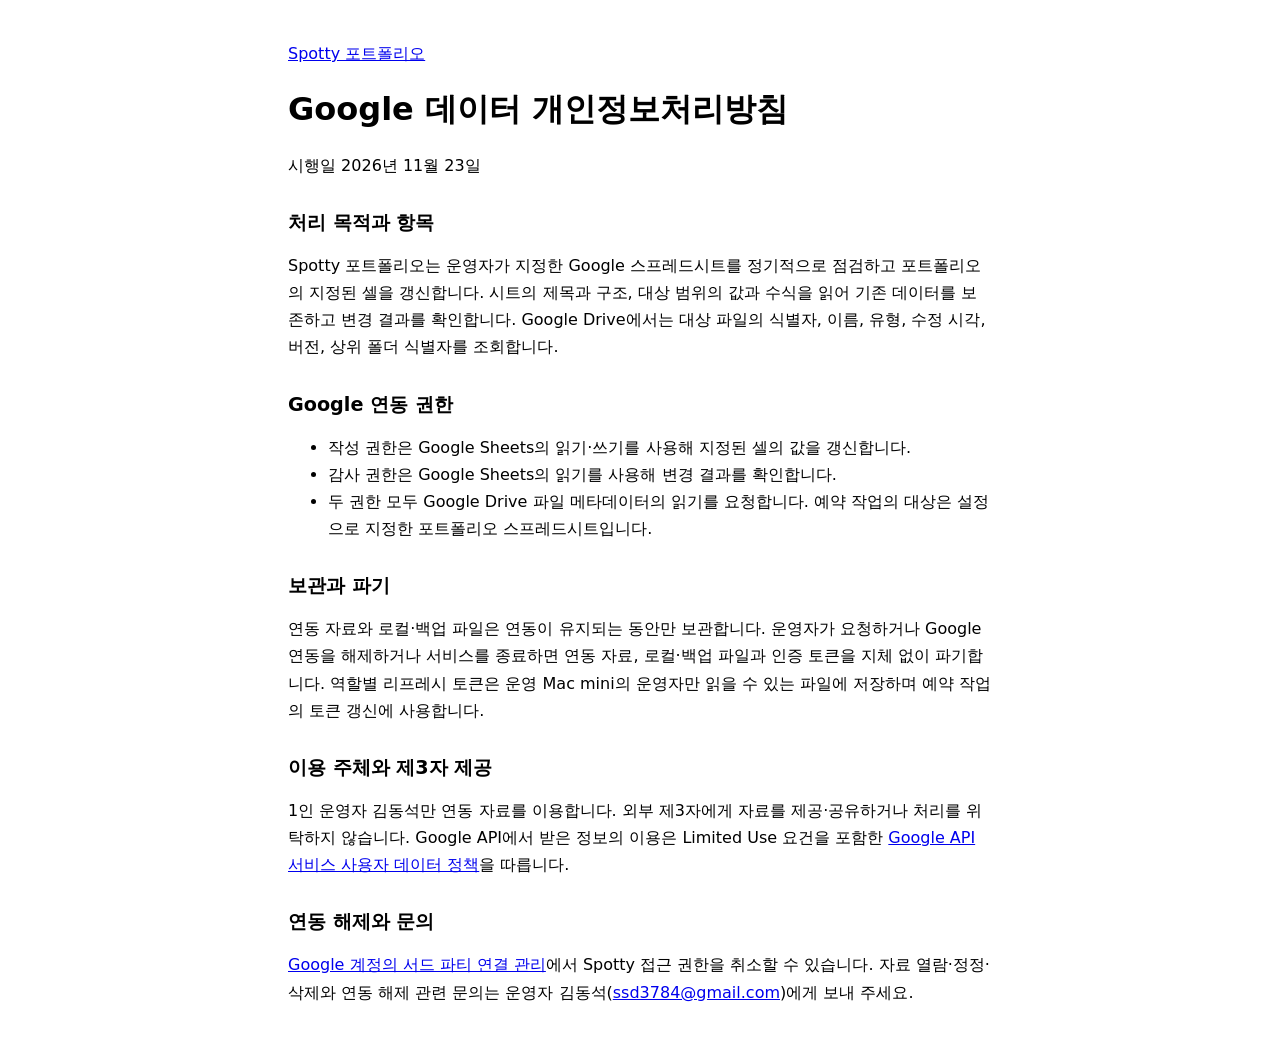
==== privacy.html @ bb03ffc7 "Publish Spotty portfolio privacy policy" ====
<!doctype html>
<html lang="ko">
<head>
<meta charset="utf-8">
<meta name="viewport" content="width=device-width, initial-scale=1">
<title>개인정보처리방침 · Spotty 포트폴리오</title>
<meta name="description" content="Spotty 포트폴리오의 Google 데이터 접근, 이용, 보관, 파기와 연결 해제 방법을 안내합니다.">
<link rel="stylesheet" href="style.css">
</head>
<body>
<main>
<nav><a href="./">Spotty 포트폴리오</a></nav>
<h1>Google 데이터 개인정보처리방침</h1>
<p>시행일 <time datetime="2026-11-23">2026년 11월 23일</time></p>
<h2>처리 목적과 항목</h2>
<p>Spotty 포트폴리오는 운영자가 지정한 Google 스프레드시트를 정기적으로 점검하고 포트폴리오의 지정된 셀을 갱신합니다. 시트의 제목과 구조, 대상 범위의 값과 수식을 읽어 기존 데이터를 보존하고 변경 결과를 확인합니다. Google Drive에서는 대상 파일의 식별자, 이름, 유형, 수정 시각, 버전, 상위 폴더 식별자를 조회합니다.</p>
<h2>Google 연동 권한</h2>
<ul>
<li>작성 권한은 Google Sheets의 읽기·쓰기를 사용해 지정된 셀의 값을 갱신합니다.</li>
<li>감사 권한은 Google Sheets의 읽기를 사용해 변경 결과를 확인합니다.</li>
<li>두 권한 모두 Google Drive 파일 메타데이터의 읽기를 요청합니다. 예약 작업의 대상은 설정으로 지정한 포트폴리오 스프레드시트입니다.</li>
</ul>
<h2>보관과 파기</h2>
<p>연동 자료와 로컬·백업 파일은 연동이 유지되는 동안만 보관합니다. 운영자가 요청하거나 Google 연동을 해제하거나 서비스를 종료하면 연동 자료, 로컬·백업 파일과 인증 토큰을 지체 없이 파기합니다. 역할별 리프레시 토큰은 운영 Mac mini의 운영자만 읽을 수 있는 파일에 저장하며 예약 작업의 토큰 갱신에 사용합니다.</p>
<h2>이용 주체와 제3자 제공</h2>
<p>1인 운영자 김동석만 연동 자료를 이용합니다. 외부 제3자에게 자료를 제공·공유하거나 처리를 위탁하지 않습니다. Google API에서 받은 정보의 이용은 Limited Use 요건을 포함한 <a href="https://developers.google.com/terms/api-services-user-data-policy">Google API 서비스 사용자 데이터 정책</a>을 따릅니다.</p>
<h2>연동 해제와 문의</h2>
<p><a href="https://myaccount.google.com/connections">Google 계정의 서드 파티 연결 관리</a>에서 Spotty 접근 권한을 취소할 수 있습니다. 자료 열람·정정·삭제와 연동 해제 관련 문의는 운영자 김동석(<a href="mailto:ssd3784@gmail.com">ssd3784@gmail.com</a>)에게 보내 주세요.</p>
</main>
</body>
</html>
---- style.css ----
:root {
  color-scheme: light dark;
  font-family: system-ui, -apple-system, sans-serif;
  line-height: 1.7;
}
body { margin: 0; }
main { max-width: 44rem; margin: 2.5rem auto; padding: 0 1.25rem; }
h1, h2 { line-height: 1.3; }
h2 { margin-top: 2rem; font-size: 1.2rem; }
p, li { overflow-wrap: anywhere; }
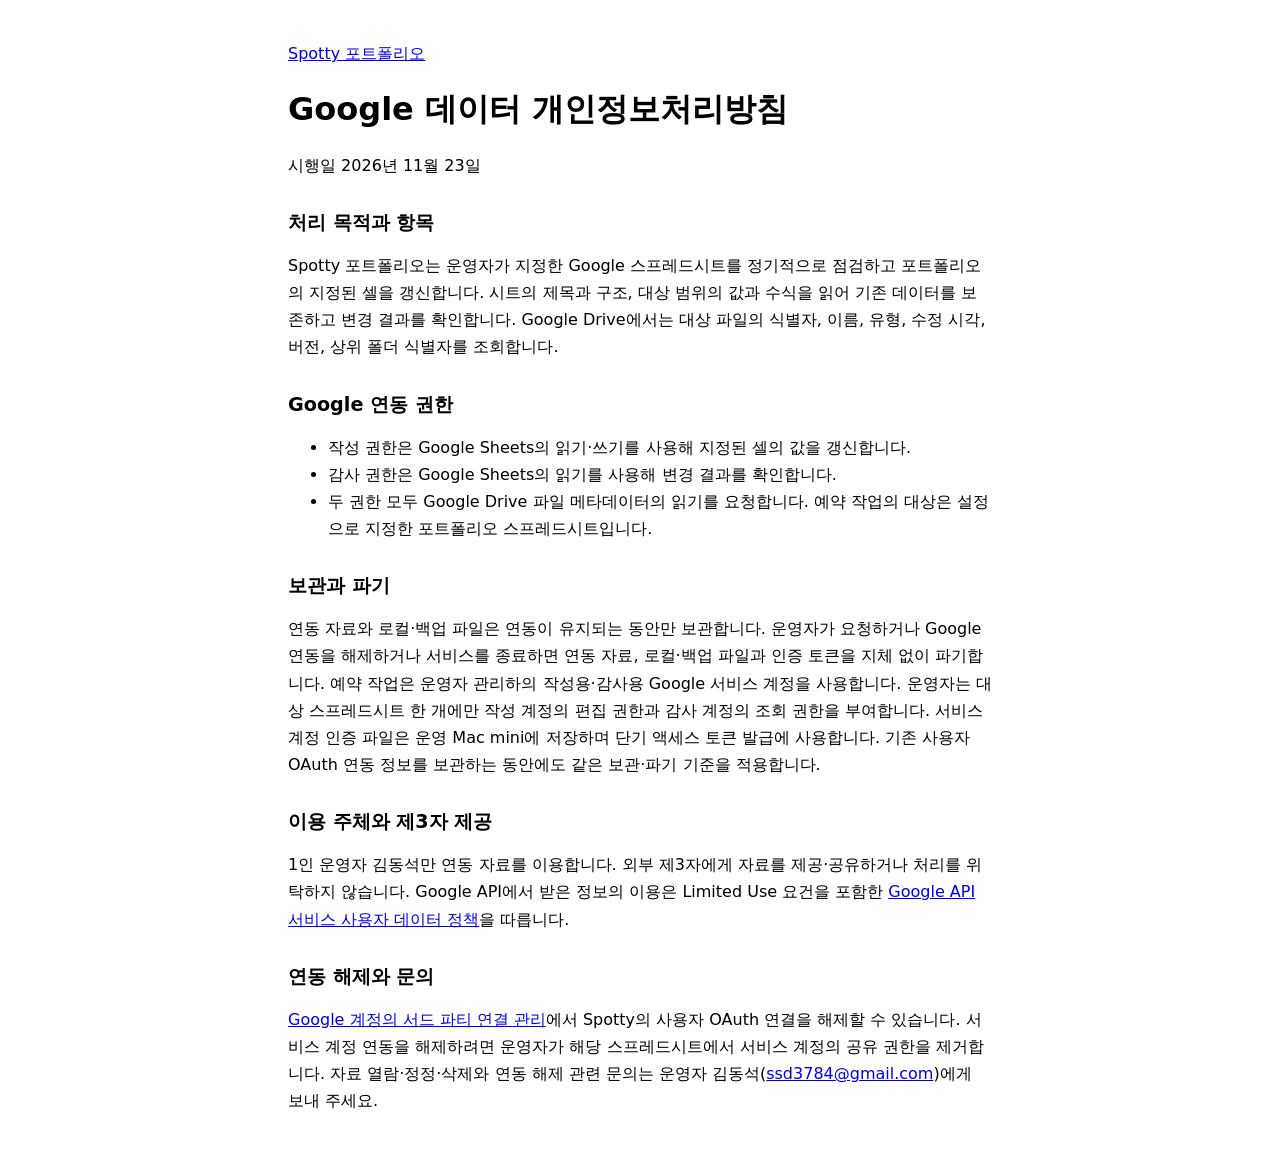
==== commit 84423e5a: "Disclose portfolio service-account authentication" ====
--- a/privacy.html
+++ b/privacy.html
@@ -21,11 +21,11 @@
 <li>두 권한 모두 Google Drive 파일 메타데이터의 읽기를 요청합니다. 예약 작업의 대상은 설정으로 지정한 포트폴리오 스프레드시트입니다.</li>
 </ul>
 <h2>보관과 파기</h2>
-<p>연동 자료와 로컬·백업 파일은 연동이 유지되는 동안만 보관합니다. 운영자가 요청하거나 Google 연동을 해제하거나 서비스를 종료하면 연동 자료, 로컬·백업 파일과 인증 토큰을 지체 없이 파기합니다. 역할별 리프레시 토큰은 운영 Mac mini의 운영자만 읽을 수 있는 파일에 저장하며 예약 작업의 토큰 갱신에 사용합니다.</p>
+<p>연동 자료와 로컬·백업 파일은 연동이 유지되는 동안만 보관합니다. 운영자가 요청하거나 Google 연동을 해제하거나 서비스를 종료하면 연동 자료, 로컬·백업 파일과 인증 토큰을 지체 없이 파기합니다. 예약 작업은 운영자 관리하의 작성용·감사용 Google 서비스 계정을 사용합니다. 운영자는 대상 스프레드시트 한 개에만 작성 계정의 편집 권한과 감사 계정의 조회 권한을 부여합니다. 서비스 계정 인증 파일은 운영 Mac mini에 저장하며 단기 액세스 토큰 발급에 사용합니다. 기존 사용자 OAuth 연동 정보를 보관하는 동안에도 같은 보관·파기 기준을 적용합니다.</p>
 <h2>이용 주체와 제3자 제공</h2>
 <p>1인 운영자 김동석만 연동 자료를 이용합니다. 외부 제3자에게 자료를 제공·공유하거나 처리를 위탁하지 않습니다. Google API에서 받은 정보의 이용은 Limited Use 요건을 포함한 <a href="https://developers.google.com/terms/api-services-user-data-policy">Google API 서비스 사용자 데이터 정책</a>을 따릅니다.</p>
 <h2>연동 해제와 문의</h2>
-<p><a href="https://myaccount.google.com/connections">Google 계정의 서드 파티 연결 관리</a>에서 Spotty 접근 권한을 취소할 수 있습니다. 자료 열람·정정·삭제와 연동 해제 관련 문의는 운영자 김동석(<a href="mailto:ssd3784@gmail.com">ssd3784@gmail.com</a>)에게 보내 주세요.</p>
+<p><a href="https://myaccount.google.com/connections">Google 계정의 서드 파티 연결 관리</a>에서 Spotty의 사용자 OAuth 연결을 해제할 수 있습니다. 서비스 계정 연동을 해제하려면 운영자가 해당 스프레드시트에서 서비스 계정의 공유 권한을 제거합니다. 자료 열람·정정·삭제와 연동 해제 관련 문의는 운영자 김동석(<a href="mailto:ssd3784@gmail.com">ssd3784@gmail.com</a>)에게 보내 주세요.</p>
 </main>
 </body>
 </html>
